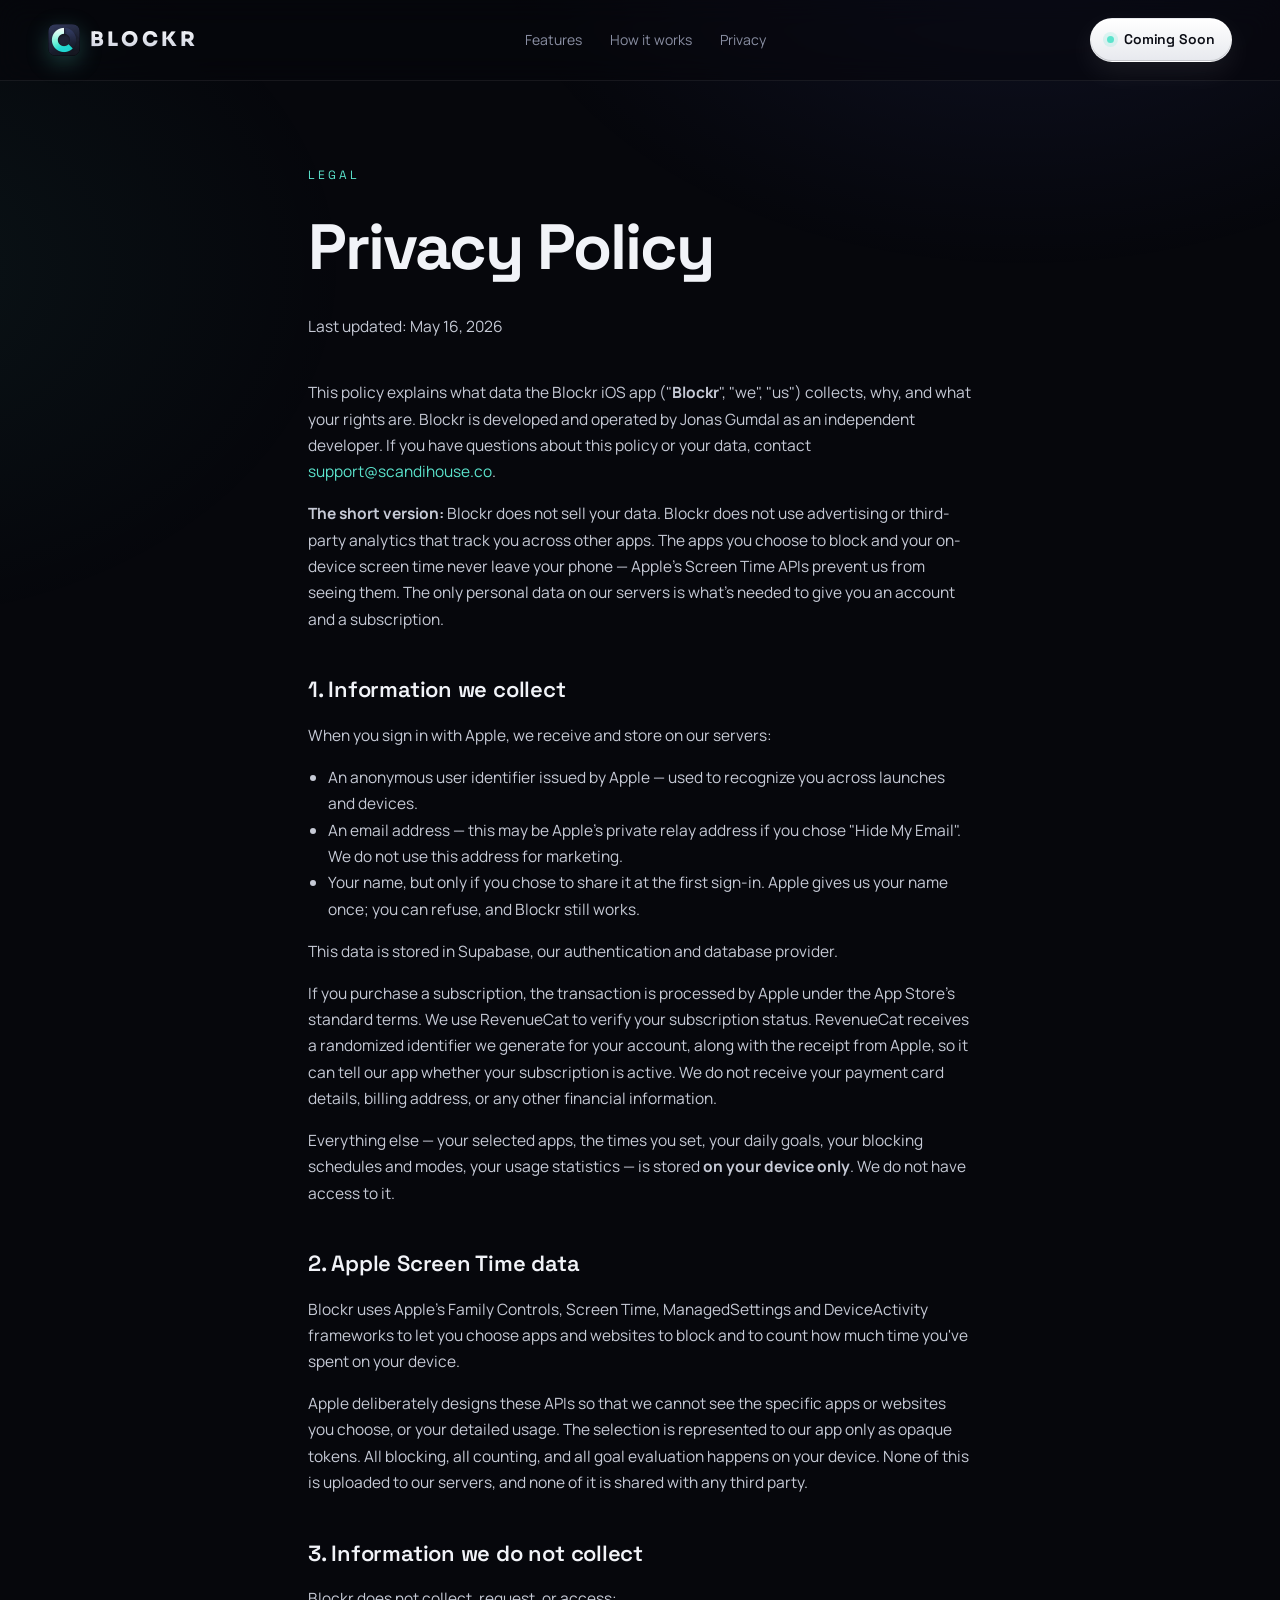
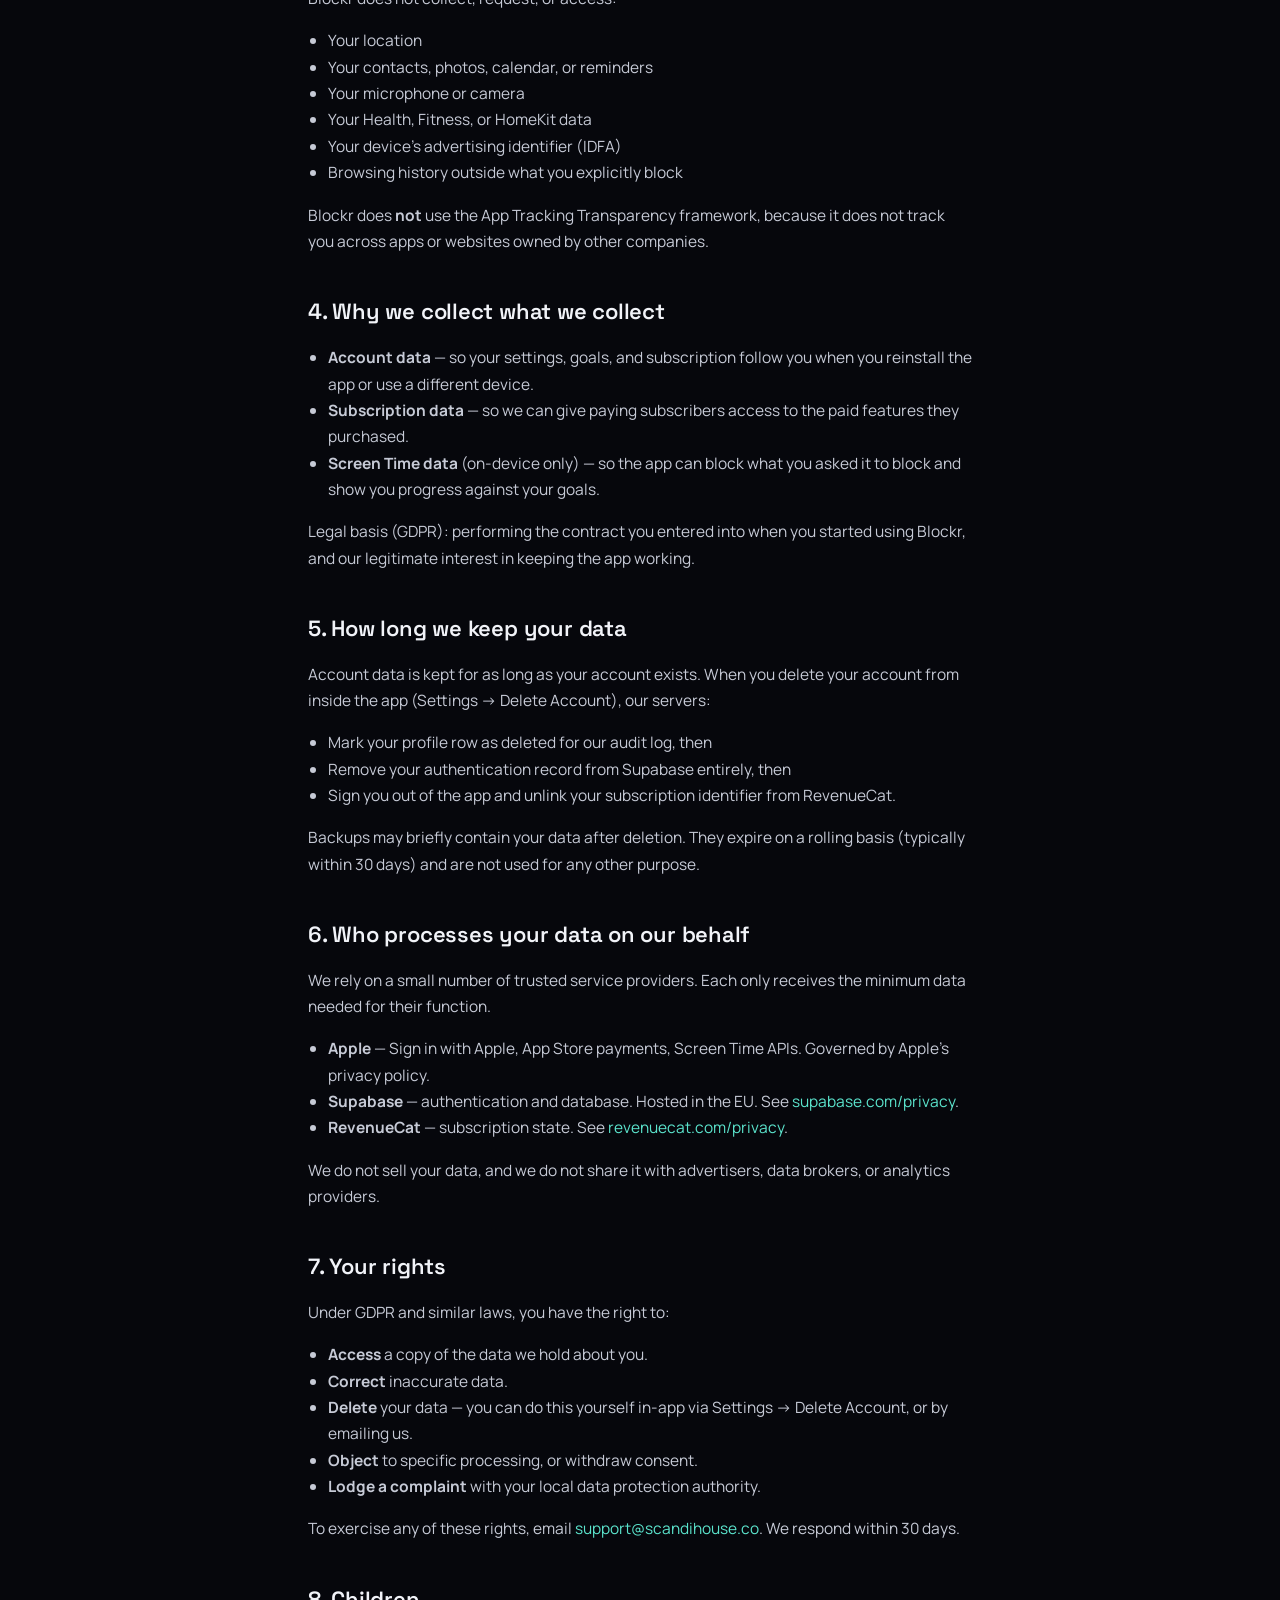
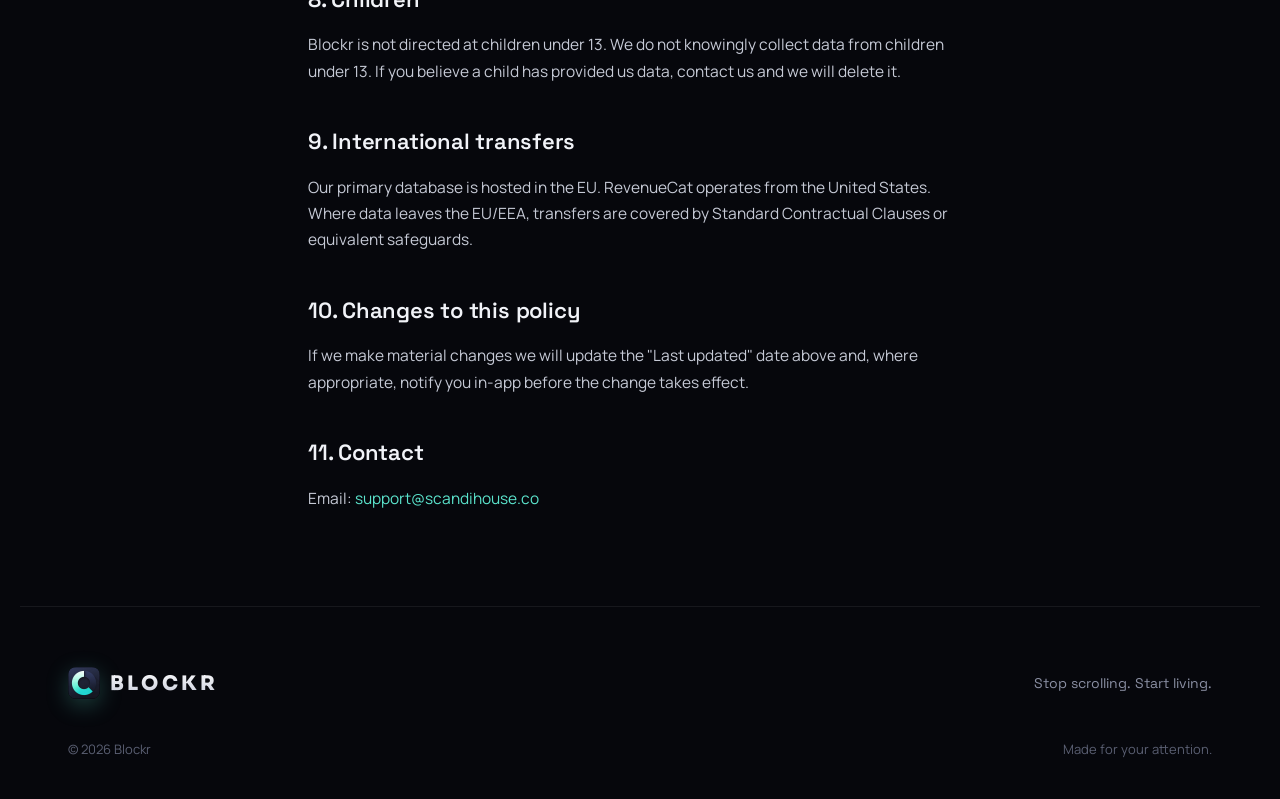
==== privacy.html @ 314a4d90 "Initial commit: Blockr marketing site Static HTML/CSS/JS marketing site and legal documents for the " ====
<!doctype html>
<html lang="en">
<head>
<meta charset="utf-8" />
<meta name="viewport" content="width=device-width, initial-scale=1" />
<title>Privacy Policy — Blockr</title>
<meta name="description" content="How Blockr collects, uses and protects your data. The short version: we keep almost nothing." />
<link rel="preconnect" href="https://fonts.googleapis.com">
<link rel="preconnect" href="https://fonts.gstatic.com" crossorigin>
<link href="https://fonts.googleapis.com/css2?family=Space+Grotesk:wght@400;500;600;700&family=Manrope:wght@400;500;600;700&family=Sora:wght@500;600;700;800&display=swap" rel="stylesheet">
<link rel="stylesheet" href="styles.css" />
</head>
<body>
  <header class="nav">
    <a class="brand" href="index.html">
      <img src="assets/logo.png" alt="" class="brand__mark" />
      <span class="brand__name">Blockr</span>
    </a>
    <nav class="nav__links" aria-label="Primary">
      <a href="index.html#features">Features</a>
      <a href="index.html#how">How it works</a>
      <a href="index.html#privacy">Privacy</a>
    </nav>
    <a href="index.html#waitlist" class="btn btn--primary nav__cta">
      <span class="dot"></span>
      Coming Soon
    </a>
  </header>

  <main class="policy">
    <span class="eyebrow">LEGAL</span>
    <h1>Privacy Policy</h1>
    <p class="policy__date">Last updated: May 16, 2026</p>

    <p>This policy explains what data the Blockr iOS app ("<strong>Blockr</strong>", "we", "us") collects, why, and what your rights are. Blockr is developed and operated by Jonas Gumdal as an independent developer. If you have questions about this policy or your data, contact <a href="mailto:support@scandihouse.co">support@scandihouse.co</a>.</p>

    <p><strong>The short version:</strong> Blockr does not sell your data. Blockr does not use advertising or third-party analytics that track you across other apps. The apps you choose to block and your on-device screen time never leave your phone — Apple's Screen Time APIs prevent us from seeing them. The only personal data on our servers is what's needed to give you an account and a subscription.</p>

    <h2>1. Information we collect</h2>
    <p>When you sign in with Apple, we receive and store on our servers:</p>
    <ul>
      <li>An anonymous user identifier issued by Apple — used to recognize you across launches and devices.</li>
      <li>An email address — this may be Apple's private relay address if you chose "Hide My Email". We do not use this address for marketing.</li>
      <li>Your name, but only if you chose to share it at the first sign-in. Apple gives us your name once; you can refuse, and Blockr still works.</li>
    </ul>
    <p>This data is stored in Supabase, our authentication and database provider.</p>

    <p>If you purchase a subscription, the transaction is processed by Apple under the App Store's standard terms. We use RevenueCat to verify your subscription status. RevenueCat receives a randomized identifier we generate for your account, along with the receipt from Apple, so it can tell our app whether your subscription is active. We do not receive your payment card details, billing address, or any other financial information.</p>

    <p>Everything else — your selected apps, the times you set, your daily goals, your blocking schedules and modes, your usage statistics — is stored <strong>on your device only</strong>. We do not have access to it.</p>

    <h2>2. Apple Screen Time data</h2>
    <p>Blockr uses Apple's Family Controls, Screen Time, ManagedSettings and DeviceActivity frameworks to let you choose apps and websites to block and to count how much time you've spent on your device.</p>
    <p>Apple deliberately designs these APIs so that we cannot see the specific apps or websites you choose, or your detailed usage. The selection is represented to our app only as opaque tokens. All blocking, all counting, and all goal evaluation happens on your device. None of this is uploaded to our servers, and none of it is shared with any third party.</p>

    <h2>3. Information we do not collect</h2>
    <p>Blockr does not collect, request, or access:</p>
    <ul>
      <li>Your location</li>
      <li>Your contacts, photos, calendar, or reminders</li>
      <li>Your microphone or camera</li>
      <li>Your Health, Fitness, or HomeKit data</li>
      <li>Your device's advertising identifier (IDFA)</li>
      <li>Browsing history outside what you explicitly block</li>
    </ul>
    <p>Blockr does <strong>not</strong> use the App Tracking Transparency framework, because it does not track you across apps or websites owned by other companies.</p>

    <h2>4. Why we collect what we collect</h2>
    <ul>
      <li><strong>Account data</strong> — so your settings, goals, and subscription follow you when you reinstall the app or use a different device.</li>
      <li><strong>Subscription data</strong> — so we can give paying subscribers access to the paid features they purchased.</li>
      <li><strong>Screen Time data</strong> (on-device only) — so the app can block what you asked it to block and show you progress against your goals.</li>
    </ul>
    <p>Legal basis (GDPR): performing the contract you entered into when you started using Blockr, and our legitimate interest in keeping the app working.</p>

    <h2>5. How long we keep your data</h2>
    <p>Account data is kept for as long as your account exists. When you delete your account from inside the app (Settings → Delete Account), our servers:</p>
    <ul>
      <li>Mark your profile row as deleted for our audit log, then</li>
      <li>Remove your authentication record from Supabase entirely, then</li>
      <li>Sign you out of the app and unlink your subscription identifier from RevenueCat.</li>
    </ul>
    <p>Backups may briefly contain your data after deletion. They expire on a rolling basis (typically within 30 days) and are not used for any other purpose.</p>

    <h2>6. Who processes your data on our behalf</h2>
    <p>We rely on a small number of trusted service providers. Each only receives the minimum data needed for their function.</p>
    <ul>
      <li><strong>Apple</strong> — Sign in with Apple, App Store payments, Screen Time APIs. Governed by Apple's privacy policy.</li>
      <li><strong>Supabase</strong> — authentication and database. Hosted in the EU. See <a href="https://supabase.com/privacy">supabase.com/privacy</a>.</li>
      <li><strong>RevenueCat</strong> — subscription state. See <a href="https://www.revenuecat.com/privacy">revenuecat.com/privacy</a>.</li>
    </ul>
    <p>We do not sell your data, and we do not share it with advertisers, data brokers, or analytics providers.</p>

    <h2>7. Your rights</h2>
    <p>Under GDPR and similar laws, you have the right to:</p>
    <ul>
      <li><strong>Access</strong> a copy of the data we hold about you.</li>
      <li><strong>Correct</strong> inaccurate data.</li>
      <li><strong>Delete</strong> your data — you can do this yourself in-app via Settings → Delete Account, or by emailing us.</li>
      <li><strong>Object</strong> to specific processing, or withdraw consent.</li>
      <li><strong>Lodge a complaint</strong> with your local data protection authority.</li>
    </ul>
    <p>To exercise any of these rights, email <a href="mailto:support@scandihouse.co">support@scandihouse.co</a>. We respond within 30 days.</p>

    <h2>8. Children</h2>
    <p>Blockr is not directed at children under 13. We do not knowingly collect data from children under 13. If you believe a child has provided us data, contact us and we will delete it.</p>

    <h2>9. International transfers</h2>
    <p>Our primary database is hosted in the EU. RevenueCat operates from the United States. Where data leaves the EU/EEA, transfers are covered by Standard Contractual Clauses or equivalent safeguards.</p>

    <h2>10. Changes to this policy</h2>
    <p>If we make material changes we will update the "Last updated" date above and, where appropriate, notify you in-app before the change takes effect.</p>

    <h2>11. Contact</h2>
    <p>Email: <a href="mailto:support@scandihouse.co">support@scandihouse.co</a></p>
  </main>

  <footer class="footer">
    <div class="footer__top">
      <a class="brand" href="index.html">
        <img src="assets/logo.png" alt="" class="brand__mark" />
        <span class="brand__name">Blockr</span>
      </a>
      <p class="footer__tag">Stop scrolling. Start living.</p>
    </div>
    <div class="footer__bottom">
      <span>© 2026 Blockr</span>
      <span>Made for your attention.</span>
    </div>
  </footer>
</body>
</html>
---- styles.css ----
/* ============================================================
   BLOCKR — landing
   ============================================================ */
:root {
  --bg-0:   #06070c;
  --bg-1:   #0b0d14;
  --bg-2:   #11141d;
  --bg-3:   #181c28;

  --line:   rgba(255,255,255,.07);
  --line-2: rgba(255,255,255,.12);

  --text:   #f1f3f8;
  --muted:  #8a8fa3;
  --dim:    #5a5f72;

  --mint:   #5BE3CC;
  --mint-2: #3fcfb6;
  --blue:   #6E7BFF;
  --blue-2: #8b96ff;

  /* planet hues */
  --p-creativity: #E27A8E;
  --p-clarity:    #9B7CC7;
  --p-focus:      #4FCCAB;
  --p-energy:     #E6BA4A;
  --p-discipline: #7686E0;
  --p-purpose:    #E89856;

  --maxw: 1240px;
  --rad-card: 22px;
  --rad-phone: 44px;

  --easing: cubic-bezier(.2,.7,.2,1);

  --font-display: "Space Grotesk", "Manrope", system-ui, -apple-system, sans-serif;
  --font-body:    "Manrope", system-ui, -apple-system, sans-serif;
}

* { box-sizing: border-box; }
html, body { padding: 0; margin: 0; }
html { scroll-behavior: smooth; }

body {
  font-family: var(--font-body);
  background: var(--bg-0);
  color: var(--text);
  -webkit-font-smoothing: antialiased;
  text-rendering: optimizeLegibility;
  overflow-x: hidden;
  line-height: 1.55;
}

a { color: inherit; text-decoration: none; }
img { display: block; max-width: 100%; }

/* radial sweep on body */
body::before {
  content: "";
  position: fixed; inset: 0;
  background:
    radial-gradient(900px 600px at 80% -10%, rgba(110,123,255,.10), transparent 60%),
    radial-gradient(800px 600px at -10% 30%, rgba(91,227,204,.06), transparent 60%);
  pointer-events: none;
  z-index: 0;
}

/* ============ NAV ============ */
.nav {
  position: sticky; top: 0; z-index: 50;
  display: flex; align-items: center; justify-content: space-between;
  padding: 18px clamp(20px, 4vw, 48px);
  backdrop-filter: blur(14px);
  background: rgba(6,7,12,.55);
  border-bottom: 1px solid var(--line);
}
.brand {
  display: inline-flex; align-items: center; gap: 10px;
  font-family: var(--font-display);
  font-weight: 700;
}
.brand__mark {
  width: 32px; height: 32px;
  border-radius: 8px;
  box-shadow: 0 6px 22px rgba(91,227,204,.25);
}
.brand__name {
  font-family: "Sora", var(--font-display);
  font-size: 20px;
  font-weight: 800;
  letter-spacing: .16em;
  text-transform: uppercase;
  background: linear-gradient(180deg, #ffffff 0%, #c4c8d8 100%);
  -webkit-background-clip: text;
  background-clip: text;
  color: transparent;
  padding-right: .12em;
}
.nav__links {
  display: flex; gap: 28px;
  font-size: 14px; color: var(--muted);
}
.nav__links a {
  position: relative; transition: color .2s var(--easing);
}
.nav__links a:hover { color: var(--text); }
.nav__cta {}

@media (max-width: 740px) {
  .nav__links { display: none; }
}

/* ============ BUTTONS ============ */
.btn {
  display: inline-flex; align-items: center; gap: 10px;
  padding: 10px 16px;
  border-radius: 999px;
  font-family: var(--font-display);
  font-weight: 600;
  font-size: 14px;
  letter-spacing: -.005em;
  cursor: pointer;
  border: 1px solid transparent;
  transition: transform .25s var(--easing), background .25s var(--easing), box-shadow .25s var(--easing);
  user-select: none;
  white-space: nowrap;
}
.btn--lg { padding: 14px 22px; font-size: 15px; }
.btn--primary {
  background: linear-gradient(180deg, #fff, #e7e9ee);
  color: #0a0c14;
  box-shadow:
    inset 0 -1px 0 rgba(0,0,0,.15),
    0 10px 28px rgba(255,255,255,.08),
    0 1px 0 rgba(255,255,255,.4) inset;
}
.btn--primary:hover { transform: translateY(-1px); box-shadow: inset 0 -1px 0 rgba(0,0,0,.15), 0 14px 36px rgba(255,255,255,.14); }
.btn--ghost {
  background: rgba(255,255,255,.04);
  color: var(--text);
  border-color: var(--line-2);
}
.btn--ghost:hover { background: rgba(255,255,255,.07); }

.dot {
  width: 7px; height: 7px; border-radius: 50%;
  background: var(--mint);
  box-shadow: 0 0 0 4px rgba(91,227,204,.18);
  display: inline-block;
}
.dot--green   { background: var(--mint); box-shadow: 0 0 0 4px rgba(91,227,204,.18); }
.dot--pink    { background: var(--p-creativity); box-shadow: none; }
.dot--purple  { background: var(--p-clarity); box-shadow: none; }
.dot--teal    { background: var(--p-focus); box-shadow: none; }
.dot--yellow  { background: var(--p-energy); box-shadow: none; }
.dot--blue    { background: var(--p-discipline); box-shadow: none; }
.dot--orange  { background: var(--p-purpose); box-shadow: none; }
.dot--red     { background: #ec5566; box-shadow: none; }

/* ============ HERO ============ */
.hero {
  position: relative;
  padding: 80px clamp(20px, 4vw, 48px) 60px;
  overflow: hidden;
  min-height: 92vh;
  display: grid;
  grid-template-columns: 1.05fr .95fr;
  gap: 48px;
  align-items: center;
  max-width: var(--maxw);
  margin: 0 auto;
}
@media (max-width: 960px) {
  .hero { grid-template-columns: 1fr; padding-top: 40px; }
}

.hero__content { position: relative; z-index: 3; }
.hero__tag {
  display: inline-flex; align-items: center; gap: 10px;
  padding: 8px 14px;
  border: 1px solid var(--line-2);
  border-radius: 999px;
  font-size: 12.5px; letter-spacing: .04em;
  color: var(--muted);
  background: rgba(255,255,255,.02);
  margin-bottom: 28px;
}
.hero__title {
  font-family: var(--font-display);
  font-weight: 700;
  font-size: clamp(56px, 9.5vw, 124px);
  line-height: .92;
  letter-spacing: -.04em;
  margin: 0 0 24px;
}
.hero__title .line { display: block; }
.hero__title .accent {
  background: linear-gradient(180deg, #ffffff 0%, #c5cad8 40%, #6a728a 100%);
  -webkit-background-clip: text;
  background-clip: text;
  color: transparent;
  position: relative;
}
.hero__title .accent::after {
  content: "";
  position: absolute;
  left: 0; right: 12%; bottom: 6%;
  height: 6px;
  background: var(--mint);
  border-radius: 999px;
  transform: scaleX(0);
  transform-origin: left;
  animation: underline 1.4s var(--easing) .8s forwards;
  box-shadow: 0 0 22px rgba(91,227,204,.6);
}
@keyframes underline { to { transform: scaleX(1); } }

.hero__sub {
  font-size: clamp(15px, 1.4vw, 18px);
  color: var(--muted);
  max-width: 520px;
  margin: 0 0 32px;
}
.hero__actions {
  display: flex; flex-wrap: wrap; gap: 12px;
  margin-bottom: 40px;
}
.hero__meta {
  display: flex; align-items: center; gap: 18px;
  color: var(--muted);
  font-size: 13.5px;
}
.hero__meta strong { color: var(--text); font-weight: 600; font-family: var(--font-display); margin-right: 4px; }
.hero__meta .divider {
  width: 1px; height: 18px; background: var(--line-2);
}

/* hero phone */
.hero__phone-wrap {
  position: relative;
  height: 100%;
  min-height: 620px;
  display: flex; align-items: center; justify-content: center;
  z-index: 2;
}
.hero__phone {
  position: relative;
  width: min(360px, 80%);
  filter: drop-shadow(0 60px 100px rgba(0,0,0,.55));
  animation: float 8s ease-in-out infinite;
}
.hero__phone-glow {
  position: absolute; inset: 8% 8% 8% 8%;
  background: radial-gradient(closest-side, rgba(110,123,255,.28), transparent 70%);
  filter: blur(40px);
  z-index: -1;
}
@keyframes float {
  0%,100% { transform: translateY(0); }
  50%     { transform: translateY(-14px); }
}

/* ============ PHONE COMPONENT ============ */
.phone {
  position: relative;
  width: 100%;
  aspect-ratio: 1179 / 2556;
  border-radius: var(--rad-phone);
  background: #000;
  padding: 6px;
  box-shadow:
    0 0 0 1px rgba(255,255,255,.06),
    0 0 0 2px rgba(0,0,0,.8),
    inset 0 0 0 1px rgba(255,255,255,.05),
    0 60px 120px -30px rgba(0,0,0,.7),
    0 30px 60px -20px rgba(0,0,0,.5);
  transform-style: preserve-3d;
  transition: transform .6s var(--easing);
}
.phone::before {
  /* outer bezel highlight */
  content: "";
  position: absolute; inset: 0;
  border-radius: inherit;
  background:
    linear-gradient(135deg, rgba(255,255,255,.18), transparent 22%),
    linear-gradient(315deg, rgba(255,255,255,.10), transparent 25%);
  pointer-events: none;
  mix-blend-mode: screen;
}
.phone__notch {
  position: absolute;
  top: 14px; left: 50%;
  transform: translateX(-50%);
  width: 32%;
  height: 26px;
  background: #000;
  border-radius: 999px;
  z-index: 5;
  box-shadow: inset 0 0 0 1px rgba(255,255,255,.05);
}
.phone__notch::after {
  content: "";
  position: absolute; right: 14px; top: 50%;
  transform: translateY(-50%);
  width: 7px; height: 7px; border-radius: 50%;
  background: #0e0e10;
  box-shadow: inset 0 0 0 1px rgba(91,227,204,.25);
}
.phone__screen {
  width: 100%; height: 100%;
  object-fit: cover;
  border-radius: calc(var(--rad-phone) - 6px);
  display: block;
}

/* tilts */
.tilt-left  { transform: perspective(2200px) rotateY(14deg)  rotateX(6deg)  rotateZ(-2deg); }
.tilt-right { transform: perspective(2200px) rotateY(-14deg) rotateX(6deg)  rotateZ(2deg); }
.tilt-cluster-1 { transform: perspective(2200px) rotateY(-18deg) rotateX(8deg)  rotateZ(-4deg); }
.tilt-cluster-2 { transform: perspective(2200px) rotateY(0)      rotateX(-3deg) rotateZ(0); }
.tilt-cluster-3 { transform: perspective(2200px) rotateY(18deg)  rotateX(8deg)  rotateZ(4deg); }
.lift:hover     { transform: perspective(2200px) rotateY(0) rotateX(0) rotateZ(0) scale(1.02); }

/* ============ STARFIELD ============ */
.stars {
  position: absolute; inset: 0;
  background-image:
    radial-gradient(1px 1px at 12% 22%, #fff 50%, transparent 100%),
    radial-gradient(1px 1px at 28% 65%, #fff 50%, transparent 100%),
    radial-gradient(1px 1px at 45% 14%, #fff 50%, transparent 100%),
    radial-gradient(1.5px 1.5px at 62% 78%, #fff 50%, transparent 100%),
    radial-gradient(1px 1px at 78% 32%, #fff 50%, transparent 100%),
    radial-gradient(1px 1px at 88% 60%, #fff 50%, transparent 100%),
    radial-gradient(1px 1px at 35% 88%, #fff 50%, transparent 100%),
    radial-gradient(1.5px 1.5px at 8% 78%, #fff 50%, transparent 100%),
    radial-gradient(1px 1px at 52% 48%, #fff 50%, transparent 100%),
    radial-gradient(1px 1px at 95% 12%, #fff 50%, transparent 100%);
  opacity: .35;
  animation: twinkle 5s ease-in-out infinite;
  pointer-events: none;
}
@keyframes twinkle {
  0%,100% { opacity: .3; }
  50% { opacity: .55; }
}

/* ============ ORBIT SYSTEM (decorative) ============ */
.orbit-system {
  position: absolute;
  top: 50%; left: 28%;
  transform: translate(-50%, -50%);
  width: 720px; height: 720px;
  pointer-events: none;
  z-index: 1;
  opacity: .55;
}
.orbit {
  position: absolute;
  top: 50%; left: 50%;
  border: 1px dashed rgba(255,255,255,.06);
  border-radius: 50%;
  transform-origin: center;
  transform: translate(-50%, -50%);
}
.orbit--1 { width: 220px; height: 220px; animation: spin 22s linear infinite; }
.orbit--2 { width: 340px; height: 340px; animation: spin 32s linear infinite reverse; }
.orbit--3 { width: 460px; height: 460px; animation: spin 42s linear infinite; }
.orbit--4 { width: 580px; height: 580px; animation: spin 52s linear infinite reverse; }
.orbit--5 { width: 700px; height: 700px; animation: spin 62s linear infinite; }
@keyframes spin {
  to { transform: translate(-50%, -50%) rotate(360deg); }
}
.planet {
  position: absolute;
  top: -10px; left: 50%;
  transform: translateX(-50%);
  width: 20px; height: 20px;
  border-radius: 50%;
  display: inline-block;
  box-shadow: 0 0 22px currentColor;
}
.planet--creativity { background: var(--p-creativity); color: rgba(226,122,142,.5); }
.planet--clarity    { background: var(--p-clarity);    color: rgba(155,124,199,.5); width: 24px; height: 24px; }
.planet--focus      { background: var(--p-focus);      color: rgba(79,204,171,.5);  width: 16px; height: 16px; }
.planet--energy     { background: var(--p-energy);     color: rgba(230,186,74,.5);  width: 22px; height: 22px; }
.planet--discipline { background: var(--p-discipline); color: rgba(118,134,224,.5); width: 26px; height: 26px; }
.planet--purpose    { background: var(--p-purpose);    color: rgba(232,152,86,.5);  width: 18px; height: 18px; }

.sun {
  position: absolute;
  top: 50%; left: 50%;
  transform: translate(-50%, -50%);
  width: 120px; height: 120px;
  border-radius: 50%;
  background: radial-gradient(circle at 35% 35%, #ffe27a, #f5b938 65%, #d99617 100%);
  box-shadow:
    0 0 60px rgba(245,185,56,.45),
    0 0 120px rgba(245,185,56,.25),
    inset 0 -10px 30px rgba(0,0,0,.2);
  animation: pulse 4s ease-in-out infinite;
}
.sun__halo {
  position: absolute; inset: -30px;
  border-radius: 50%;
  background: radial-gradient(closest-side, rgba(245,185,56,.35), transparent 70%);
  z-index: -1;
  filter: blur(10px);
}
@keyframes pulse {
  0%,100% { box-shadow: 0 0 60px rgba(245,185,56,.45), 0 0 120px rgba(245,185,56,.25), inset 0 -10px 30px rgba(0,0,0,.2); }
  50%     { box-shadow: 0 0 80px rgba(245,185,56,.6),  0 0 160px rgba(245,185,56,.35), inset 0 -10px 30px rgba(0,0,0,.2); }
}

@media (max-width: 960px) {
  .orbit-system { left: 50%; top: 30%; width: 520px; height: 520px; opacity: .35; }
  .hero__phone-wrap { min-height: 540px; }
}

/* ============ SCROLL CUE ============ */
.scroll-cue {
  position: absolute;
  left: clamp(20px, 4vw, 48px);
  bottom: 24px;
  display: flex; align-items: center; gap: 12px;
  color: var(--dim);
  font-size: 11px;
  letter-spacing: .25em;
  text-transform: uppercase;
  z-index: 4;
}
.scroll-cue__line {
  position: relative;
  width: 60px; height: 1px;
  background: linear-gradient(90deg, var(--dim), transparent);
  overflow: hidden;
}
.scroll-cue__line::after {
  content: "";
  position: absolute; left: 0; top: 0; bottom: 0; width: 20px;
  background: var(--mint);
  animation: cue 2s ease-in-out infinite;
}
@keyframes cue {
  0%   { transform: translateX(-30px); opacity: 0; }
  40%  { opacity: 1; }
  100% { transform: translateX(70px); opacity: 0; }
}

/* ============ MARQUEE ============ */
.marquee {
  position: relative; z-index: 4;
  border-top: 1px solid var(--line);
  border-bottom: 1px solid var(--line);
  overflow: hidden;
  padding: 22px 0;
  background: rgba(255,255,255,.012);
}
.marquee__track {
  display: flex; align-items: center; gap: 40px;
  white-space: nowrap;
  font-family: var(--font-display);
  font-weight: 600;
  letter-spacing: .12em;
  font-size: 13px;
  color: var(--muted);
  animation: scroll 28s linear infinite;
  width: max-content;
}
.marquee__track .dot { width: 6px; height: 6px; box-shadow: none; }
@keyframes scroll {
  to { transform: translateX(-50%); }
}

/* ============ SECTION HEADS ============ */
.section-head {
  max-width: 720px;
  margin-bottom: 56px;
}
.section-head--center { margin-left: auto; margin-right: auto; text-align: center; }
.eyebrow {
  display: inline-block;
  font-family: var(--font-display);
  font-size: 12px;
  letter-spacing: .25em;
  color: var(--mint);
  margin-bottom: 14px;
}
.section-head h2 {
  font-family: var(--font-display);
  font-weight: 600;
  font-size: clamp(30px, 4.5vw, 52px);
  line-height: 1.05;
  letter-spacing: -.025em;
  margin: 0;
  text-wrap: balance;
}

/* ============ FEATURES ============ */
.features {
  position: relative; z-index: 4;
  max-width: var(--maxw);
  margin: 0 auto;
  padding: 110px clamp(20px, 4vw, 48px) 60px;
}
.feature {
  display: grid;
  grid-template-columns: 1fr 1fr;
  gap: 64px;
  align-items: center;
  padding: 80px 0;
  position: relative;
}
.feature + .feature { border-top: 1px solid var(--line); }
.feature--reverse { direction: rtl; }
.feature--reverse > * { direction: ltr; }

.feature__no {
  font-family: var(--font-display);
  font-weight: 500;
  color: var(--mint);
  font-size: 13px;
  letter-spacing: .25em;
  display: inline-block;
  margin-bottom: 18px;
}
.feature__copy h3 {
  font-family: var(--font-display);
  font-weight: 600;
  font-size: clamp(28px, 3.6vw, 42px);
  letter-spacing: -.025em;
  line-height: 1.08;
  margin: 0 0 16px;
  text-wrap: balance;
}
.feature__copy p {
  color: var(--muted);
  font-size: 16px;
  max-width: 480px;
  margin: 0 0 22px;
}
.feature__bullets {
  list-style: none; padding: 0; margin: 0;
  display: flex; flex-direction: column; gap: 12px;
}
.feature__bullets li {
  display: flex; align-items: center; gap: 12px;
  color: var(--text);
  font-size: 14.5px;
}
.feature__bullets .dot { flex-shrink: 0; }
.feature__chips {
  display: flex; flex-wrap: wrap; gap: 8px;
  margin-top: 6px;
}
.chip {
  padding: 6px 12px;
  border: 1px solid var(--line-2);
  border-radius: 999px;
  font-size: 12.5px;
  color: var(--muted);
  background: rgba(255,255,255,.02);
  font-family: var(--font-display);
  font-weight: 500;
}

.feature__visual {
  display: flex; align-items: center; justify-content: center;
  min-height: 580px;
  position: relative;
}
.feature__visual .phone {
  width: min(320px, 90%);
  filter: drop-shadow(0 50px 80px rgba(0,0,0,.55));
}
.feature__visual::before {
  content: "";
  position: absolute;
  inset: 10% 5%;
  background: radial-gradient(closest-side, rgba(110,123,255,.18), transparent 75%);
  filter: blur(40px);
  z-index: -1;
}
.feature--solar .feature__visual::before {
  background: radial-gradient(closest-side, rgba(245,185,56,.22), transparent 70%);
}

/* cluster */
.feature__cluster {
  position: relative;
  min-height: 640px;
  display: flex; align-items: center; justify-content: center;
}
.feature__cluster .phone {
  position: absolute;
  width: 220px;
  filter: drop-shadow(0 40px 70px rgba(0,0,0,.6));
  transition: transform .5s var(--easing), z-index 0s .25s;
}
.feature__cluster .phone:nth-child(1) { left: 6%;  top: 4%;  z-index: 1; }
.feature__cluster .phone:nth-child(2) { left: 50%; top: 50%; transform: translate(-50%, -50%) perspective(2200px) rotateY(0) rotateX(-3deg); width: 240px; z-index: 3; }
.feature__cluster .phone:nth-child(3) { right: 6%; bottom: 4%; z-index: 2; }
.feature__cluster .phone:hover { transform: perspective(2200px) rotateY(0) rotateX(0) scale(1.05); z-index: 5; transition: transform .5s var(--easing); }
.feature__cluster .phone:nth-child(2):hover { transform: translate(-50%, -50%) scale(1.05); }

@media (max-width: 900px) {
  .feature { grid-template-columns: 1fr; gap: 40px; padding: 60px 0; }
  .feature--reverse { direction: ltr; }
  .feature__visual { min-height: 520px; }
  .feature__cluster { min-height: 520px; }
  .feature__cluster .phone { width: 180px; }
  .feature__cluster .phone:nth-child(2) { width: 200px; }
}

/* ============ HOW ============ */
.how {
  position: relative; z-index: 4;
  max-width: var(--maxw);
  margin: 0 auto;
  padding: 80px clamp(20px, 4vw, 48px) 80px;
}
.steps {
  list-style: none; padding: 0; margin: 0;
  display: grid; grid-template-columns: repeat(3, 1fr); gap: 24px;
  counter-reset: step;
}
.steps li {
  position: relative;
  padding: 32px 28px;
  border: 1px solid var(--line);
  background: linear-gradient(180deg, rgba(255,255,255,.025), rgba(255,255,255,.005));
  border-radius: var(--rad-card);
  transition: border-color .25s var(--easing), transform .25s var(--easing);
}
.steps li:hover { border-color: var(--line-2); transform: translateY(-3px); }
.steps__num {
  font-family: var(--font-display);
  font-weight: 600;
  display: inline-flex;
  width: 40px; height: 40px;
  align-items: center; justify-content: center;
  border-radius: 50%;
  background: rgba(91,227,204,.10);
  color: var(--mint);
  border: 1px solid rgba(91,227,204,.25);
  margin-bottom: 22px;
  font-size: 15px;
}
.steps h4 {
  font-family: var(--font-display);
  font-weight: 600;
  font-size: 20px;
  margin: 0 0 8px;
  letter-spacing: -.01em;
}
.steps p { color: var(--muted); margin: 0; font-size: 14.5px; }
@media (max-width: 800px) { .steps { grid-template-columns: 1fr; } }

/* ============ CTA / WAITLIST ============ */
.cta {
  position: relative; z-index: 4;
  padding: 100px clamp(20px, 4vw, 48px);
  max-width: var(--maxw);
  margin: 0 auto;
}
.cta__inner {
  position: relative;
  padding: 80px clamp(28px, 5vw, 80px);
  border-radius: 32px;
  background:
    radial-gradient(800px 400px at 50% -10%, rgba(110,123,255,.18), transparent 60%),
    radial-gradient(600px 400px at 50% 110%, rgba(91,227,204,.10), transparent 60%),
    linear-gradient(180deg, var(--bg-2), var(--bg-1));
  border: 1px solid var(--line-2);
  text-align: center;
  overflow: hidden;
}
.cta__inner h2 {
  font-family: var(--font-display);
  font-weight: 600;
  font-size: clamp(32px, 4.6vw, 56px);
  letter-spacing: -.025em;
  line-height: 1.05;
  margin: 12px 0 12px;
  text-wrap: balance;
}
.cta__inner p {
  color: var(--muted);
  max-width: 540px; margin: 0 auto 28px;
  font-size: 16px;
}
.cta__form {
  display: flex; gap: 8px;
  max-width: 460px; margin: 0 auto;
  background: rgba(0,0,0,.45);
  border: 1px solid var(--line-2);
  border-radius: 999px;
  padding: 6px;
}
.cta__form input {
  flex: 1; background: transparent; border: 0; outline: 0;
  color: var(--text);
  font-family: var(--font-body);
  padding: 0 16px;
  font-size: 14.5px;
}
.cta__form input::placeholder { color: var(--dim); }
.cta__form.done input { opacity: .5; }
.cta__appstore {
  margin-top: 28px;
  display: flex; justify-content: center;
}
.appstore-mock {
  display: inline-flex; align-items: center; gap: 12px;
  padding: 12px 22px;
  border-radius: 14px;
  background: rgba(255,255,255,.04);
  border: 1px solid var(--line-2);
  color: var(--muted);
  font-family: var(--font-display);
}
.appstore-mock__small { font-size: 11px; letter-spacing: .12em; }
.appstore-mock__big { color: var(--text); font-size: 18px; font-weight: 600; }

/* sprinkled planets in cta — each one drifts on its own irregular path
   so the box feels alive instead of bobbing in unison.
   Each planet is constrained to its own region so they stay apart, and
   the whole layer sits behind the text via z-index. */
.cta__planets {
  position: absolute; inset: 0;
  pointer-events: none;
  z-index: 0;
}
/* Pull the actual content above the planet layer. Without this, the
   absolutely-positioned planets stack above static text by default. */
.cta__inner > *:not(.cta__planets) {
  position: relative;
  z-index: 1;
}
.cta__planets .planet {
  position: absolute;
  width: 14px; height: 14px;
  opacity: .85;
  will-change: transform;
}
.cta__planets .planet--creativity {
  top: 12%; left: 5%; width: 18px; height: 18px;
  animation: cta-drift-1 19s ease-in-out infinite;
  animation-delay: -2s;
}
.cta__planets .planet--clarity {
  top: 78%; left: 7%; width: 22px; height: 22px;
  animation: cta-drift-2 23s ease-in-out infinite;
  animation-delay: -6s;
}
.cta__planets .planet--focus {
  top: 16%; right: 5%; width: 16px; height: 16px;
  animation: cta-drift-3 17s ease-in-out infinite;
  animation-delay: -3s;
}
.cta__planets .planet--energy {
  top: 82%; right: 6%; width: 14px; height: 14px;
  animation: cta-drift-4 21s ease-in-out infinite;
  animation-delay: -10s;
}
.cta__planets .planet--discipline {
  top: 50%; right: 4%; width: 12px; height: 12px;
  animation: cta-drift-5 20s ease-in-out infinite;
  animation-delay: -7s;
}

/* Each planet bobs along its own edge of the box. X motion is kept small
   (under ~30px) so they stay out of the centered text column; Y motion
   does the heavy lifting so the box still feels alive. */
@keyframes cta-drift-1 {
  0%,100% { transform: translate(0, 0); }
  30%     { transform: translate(-10px, 80px); }
  60%     { transform: translate(20px, 160px); }
  80%     { transform: translate(-20px, 100px); }
}
@keyframes cta-drift-2 {
  0%,100% { transform: translate(0, 0); }
  30%     { transform: translate(20px, -100px); }
  60%     { transform: translate(-20px, -180px); }
  80%     { transform: translate(30px, -60px); }
}
@keyframes cta-drift-3 {
  0%,100% { transform: translate(0, 0); }
  30%     { transform: translate(10px, 100px); }
  60%     { transform: translate(-20px, 200px); }
  80%     { transform: translate(20px, 120px); }
}
@keyframes cta-drift-4 {
  0%,100% { transform: translate(0, 0); }
  30%     { transform: translate(-20px, -100px); }
  60%     { transform: translate(20px, -200px); }
  80%     { transform: translate(-10px, -60px); }
}
@keyframes cta-drift-5 {
  0%,100% { transform: translate(0, 0); }
  25%     { transform: translate(10px, -120px); }
  50%     { transform: translate(-15px, -40px); }
  75%     { transform: translate(10px, 100px); }
  90%     { transform: translate(-10px, 60px); }
}

/* ============ PRIVACY ============ */
.privacy {
  position: relative; z-index: 4;
  max-width: var(--maxw);
  margin: 0 auto;
  padding: 80px clamp(20px, 4vw, 48px);
}
.privacy__grid {
  display: grid;
  grid-template-columns: repeat(4, 1fr);
  gap: 20px;
}
@media (max-width: 900px) { .privacy__grid { grid-template-columns: repeat(2, 1fr); } }
@media (max-width: 540px) { .privacy__grid { grid-template-columns: 1fr; } }

.privacy__card {
  padding: 28px;
  border: 1px solid var(--line);
  background: linear-gradient(180deg, rgba(255,255,255,.025), rgba(255,255,255,.005));
  border-radius: var(--rad-card);
  transition: border-color .25s var(--easing);
}
.privacy__card:hover { border-color: rgba(91,227,204,.35); }
.privacy__icon {
  width: 44px; height: 44px;
  display: inline-flex; align-items: center; justify-content: center;
  border-radius: 12px;
  background: rgba(91,227,204,.10);
  color: var(--mint);
  border: 1px solid rgba(91,227,204,.25);
  margin-bottom: 16px;
}
.privacy__card h4 {
  font-family: var(--font-display);
  font-weight: 600;
  font-size: 17px;
  margin: 0 0 8px;
  letter-spacing: -.01em;
}
.privacy__card p {
  color: var(--muted);
  font-size: 14px;
  margin: 0;
}
.privacy__link {
  display: inline-block;
  margin-top: 14px;
  color: var(--mint);
  font-family: var(--font-display);
  font-size: 13.5px;
  font-weight: 600;
}

/* ============ FOOTER ============ */
.footer {
  position: relative; z-index: 4;
  max-width: var(--maxw);
  margin: 0 auto;
  padding: 60px clamp(20px, 4vw, 48px) 40px;
  border-top: 1px solid var(--line);
}
.footer__top {
  display: flex; align-items: center; justify-content: space-between;
  gap: 20px; flex-wrap: wrap;
  margin-bottom: 40px;
}
.footer__tag {
  color: var(--muted);
  font-family: var(--font-display);
  font-size: 14px;
  margin: 0;
}
.footer__cols {
  display: grid; grid-template-columns: repeat(3, 1fr); gap: 32px;
  margin-bottom: 40px;
  padding-bottom: 32px;
  border-bottom: 1px solid var(--line);
}
.footer__cols h5 {
  font-family: var(--font-display);
  font-weight: 600;
  font-size: 13px;
  letter-spacing: .15em;
  text-transform: uppercase;
  color: var(--muted);
  margin: 0 0 14px;
}
.footer__cols a {
  display: block;
  color: var(--text);
  font-size: 14.5px;
  margin-bottom: 8px;
  transition: color .2s var(--easing);
}
.footer__cols a:hover { color: var(--mint); }
.footer__cols .muted { color: var(--muted); font-size: 14px; margin: 0; }
.footer__bottom {
  display: flex; justify-content: space-between;
  color: var(--dim);
  font-size: 13px;
}
@media (max-width: 700px) {
  .footer__cols { grid-template-columns: 1fr; gap: 24px; }
}

/* ============ PRIVACY PAGE ============ */
.policy {
  max-width: 760px;
  margin: 0 auto;
  padding: 80px clamp(20px, 4vw, 48px);
  position: relative;
  z-index: 4;
}
.policy h1 {
  font-family: var(--font-display);
  font-weight: 700;
  font-size: clamp(40px, 6vw, 64px);
  letter-spacing: -.03em;
  margin: 0 0 12px;
}
.policy__date { color: var(--muted); margin-bottom: 40px; font-size: 14px; }
.policy h2 {
  font-family: var(--font-display);
  font-weight: 600;
  font-size: 22px;
  letter-spacing: -.01em;
  margin: 40px 0 12px;
}
.policy p, .policy li { color: #c6cad6; font-size: 15.5px; line-height: 1.7; }
.policy ul { padding-left: 20px; }
.policy a { color: var(--mint); }

/* ============ REVEAL ============ */
.reveal { opacity: 0; transform: translateY(24px); transition: opacity .8s var(--easing), transform .8s var(--easing); }
.reveal.in { opacity: 1; transform: none; }
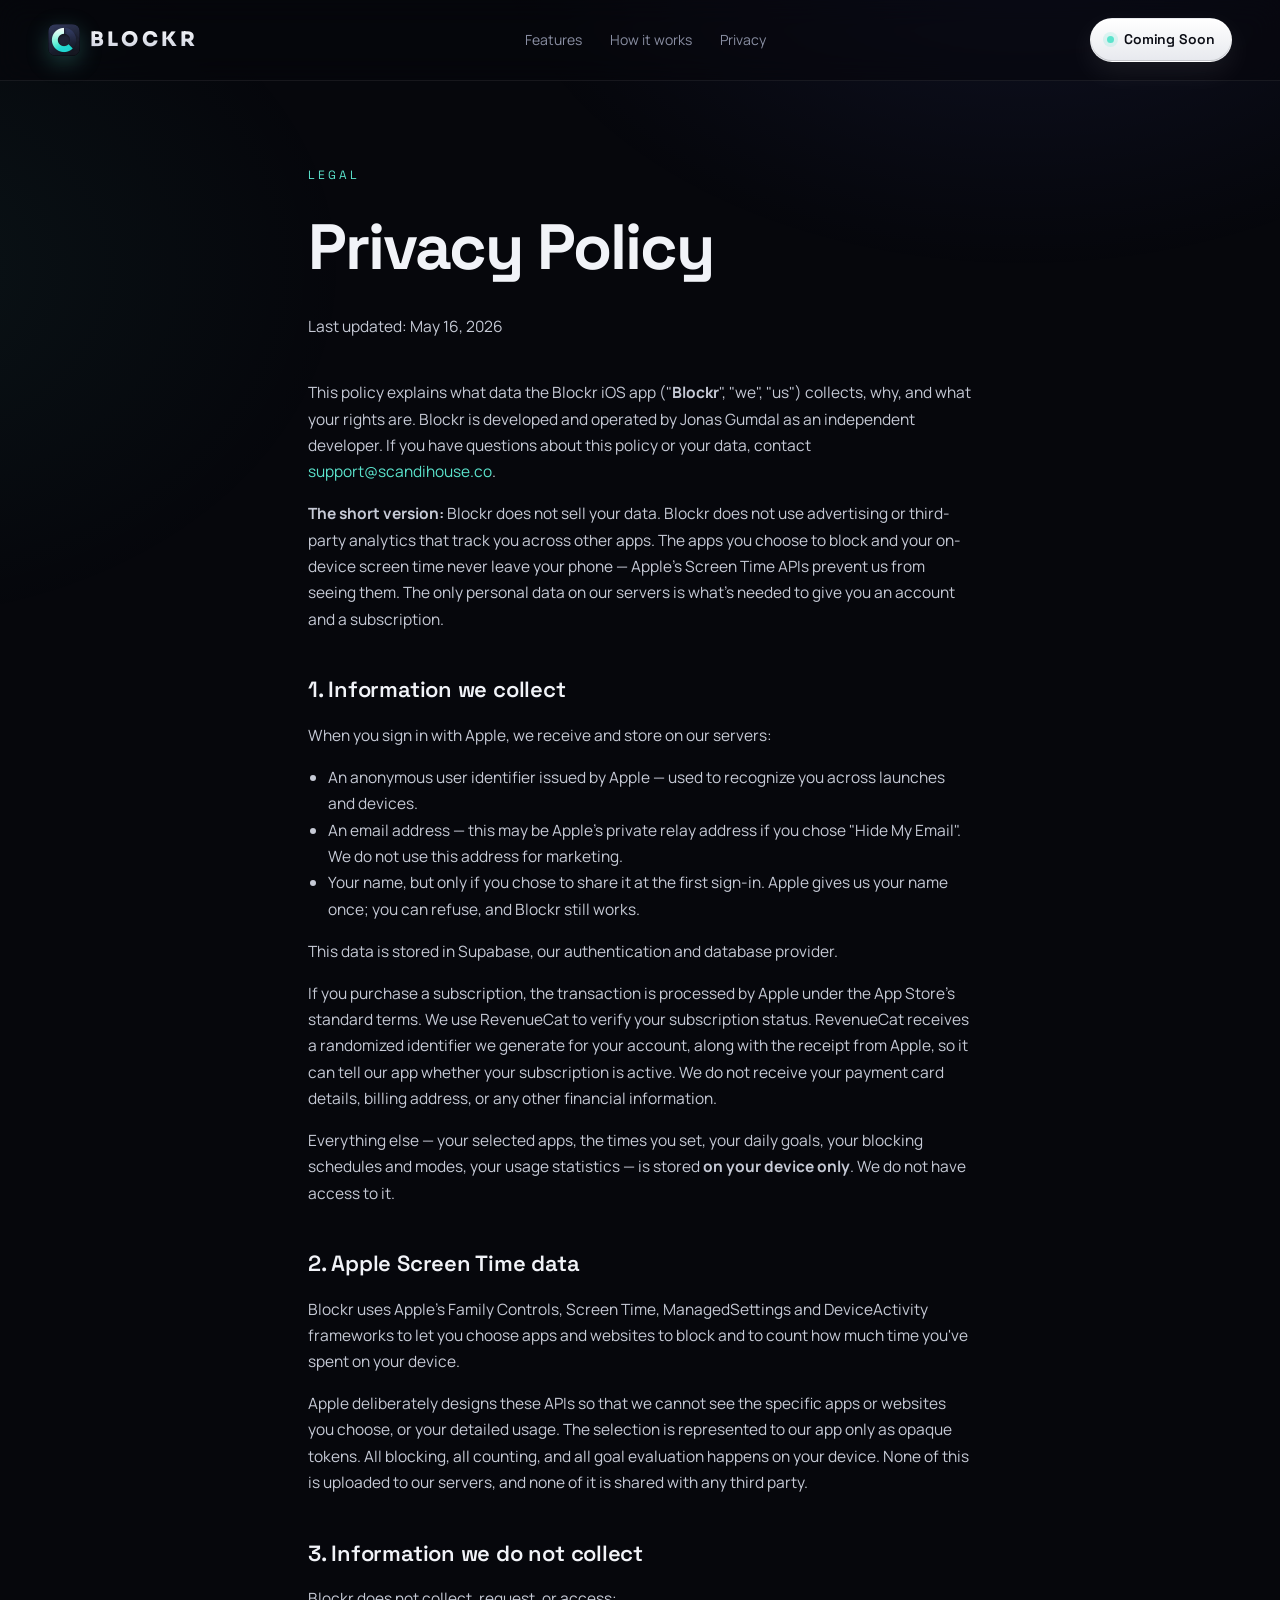
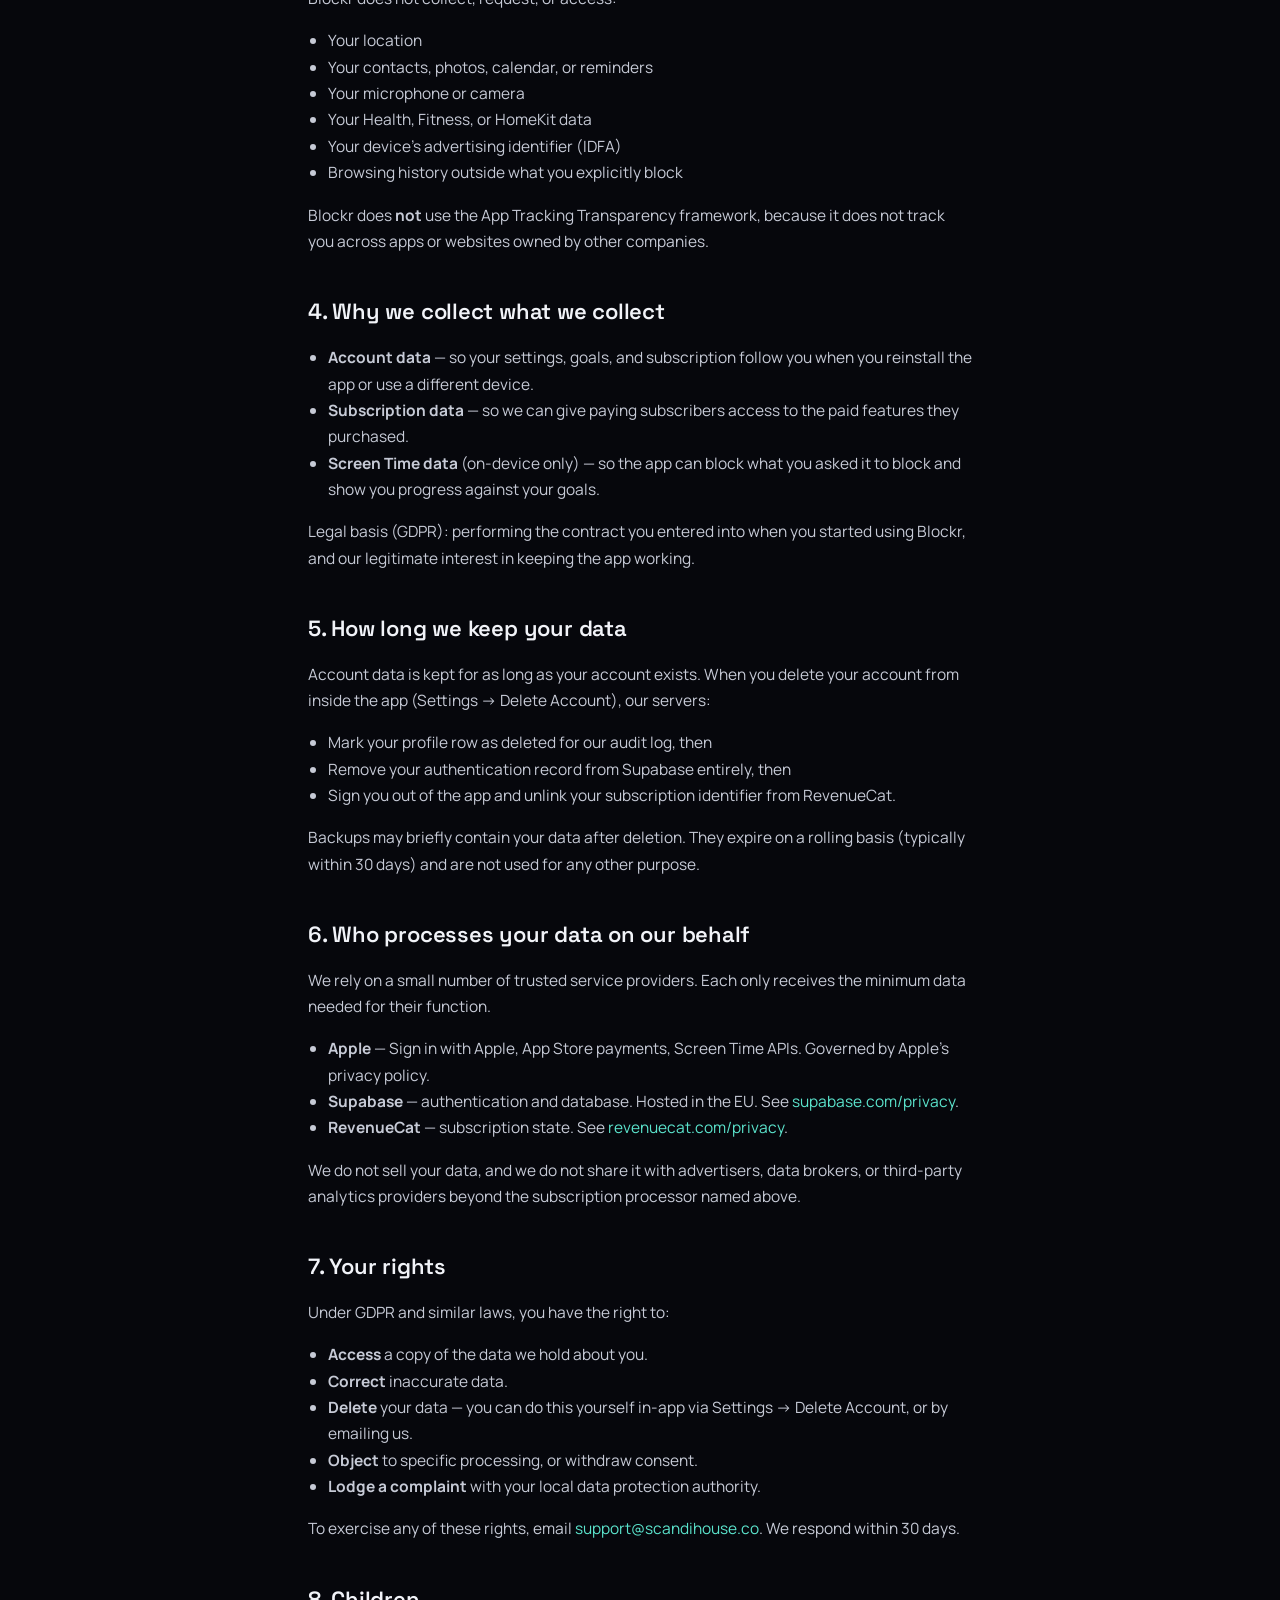
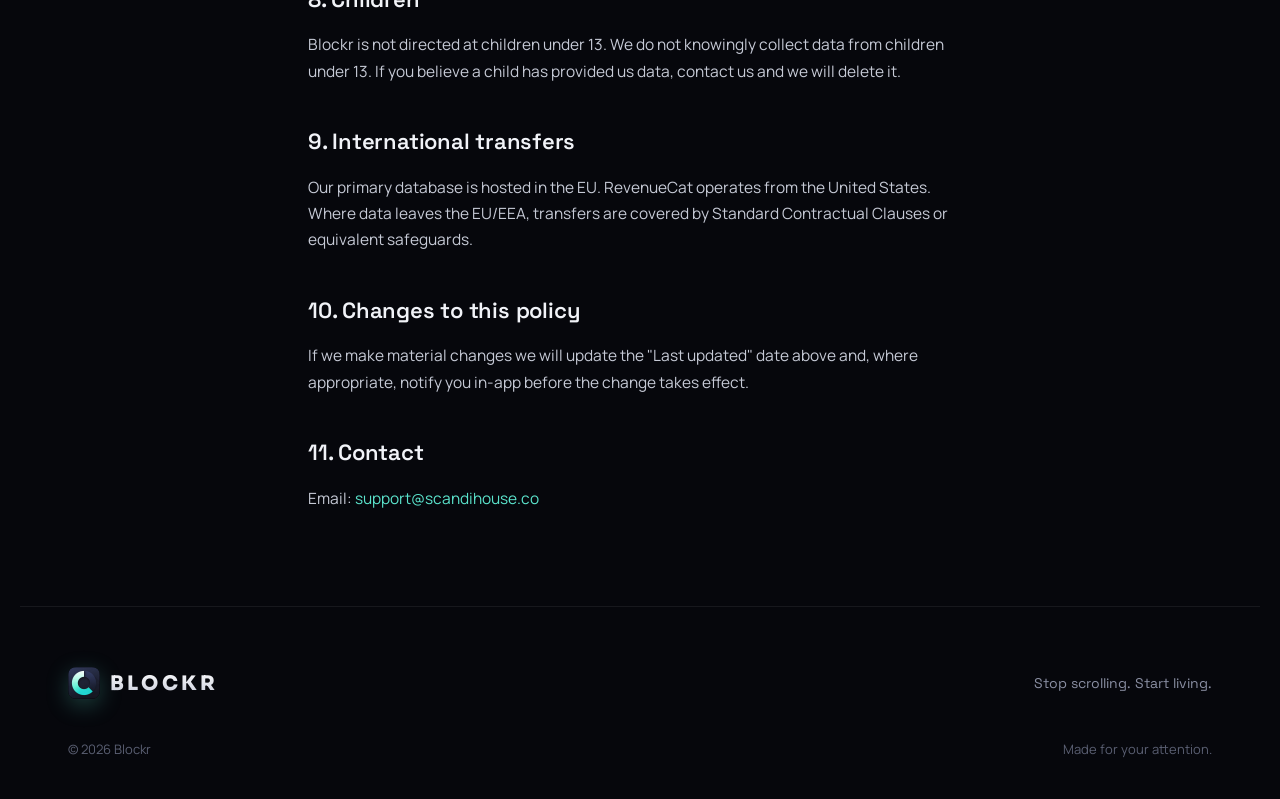
==== commit b5884cdc: "Soften privacy copy to match what RevenueCat actually collects Homepage card had said "Zero analytic" ====
--- a/privacy.html
+++ b/privacy.html
@@ -89,7 +89,7 @@
       <li><strong>Supabase</strong> — authentication and database. Hosted in the EU. See <a href="https://supabase.com/privacy">supabase.com/privacy</a>.</li>
       <li><strong>RevenueCat</strong> — subscription state. See <a href="https://www.revenuecat.com/privacy">revenuecat.com/privacy</a>.</li>
     </ul>
-    <p>We do not sell your data, and we do not share it with advertisers, data brokers, or analytics providers.</p>
+    <p>We do not sell your data, and we do not share it with advertisers, data brokers, or third-party analytics providers beyond the subscription processor named above.</p>
 
     <h2>7. Your rights</h2>
     <p>Under GDPR and similar laws, you have the right to:</p>
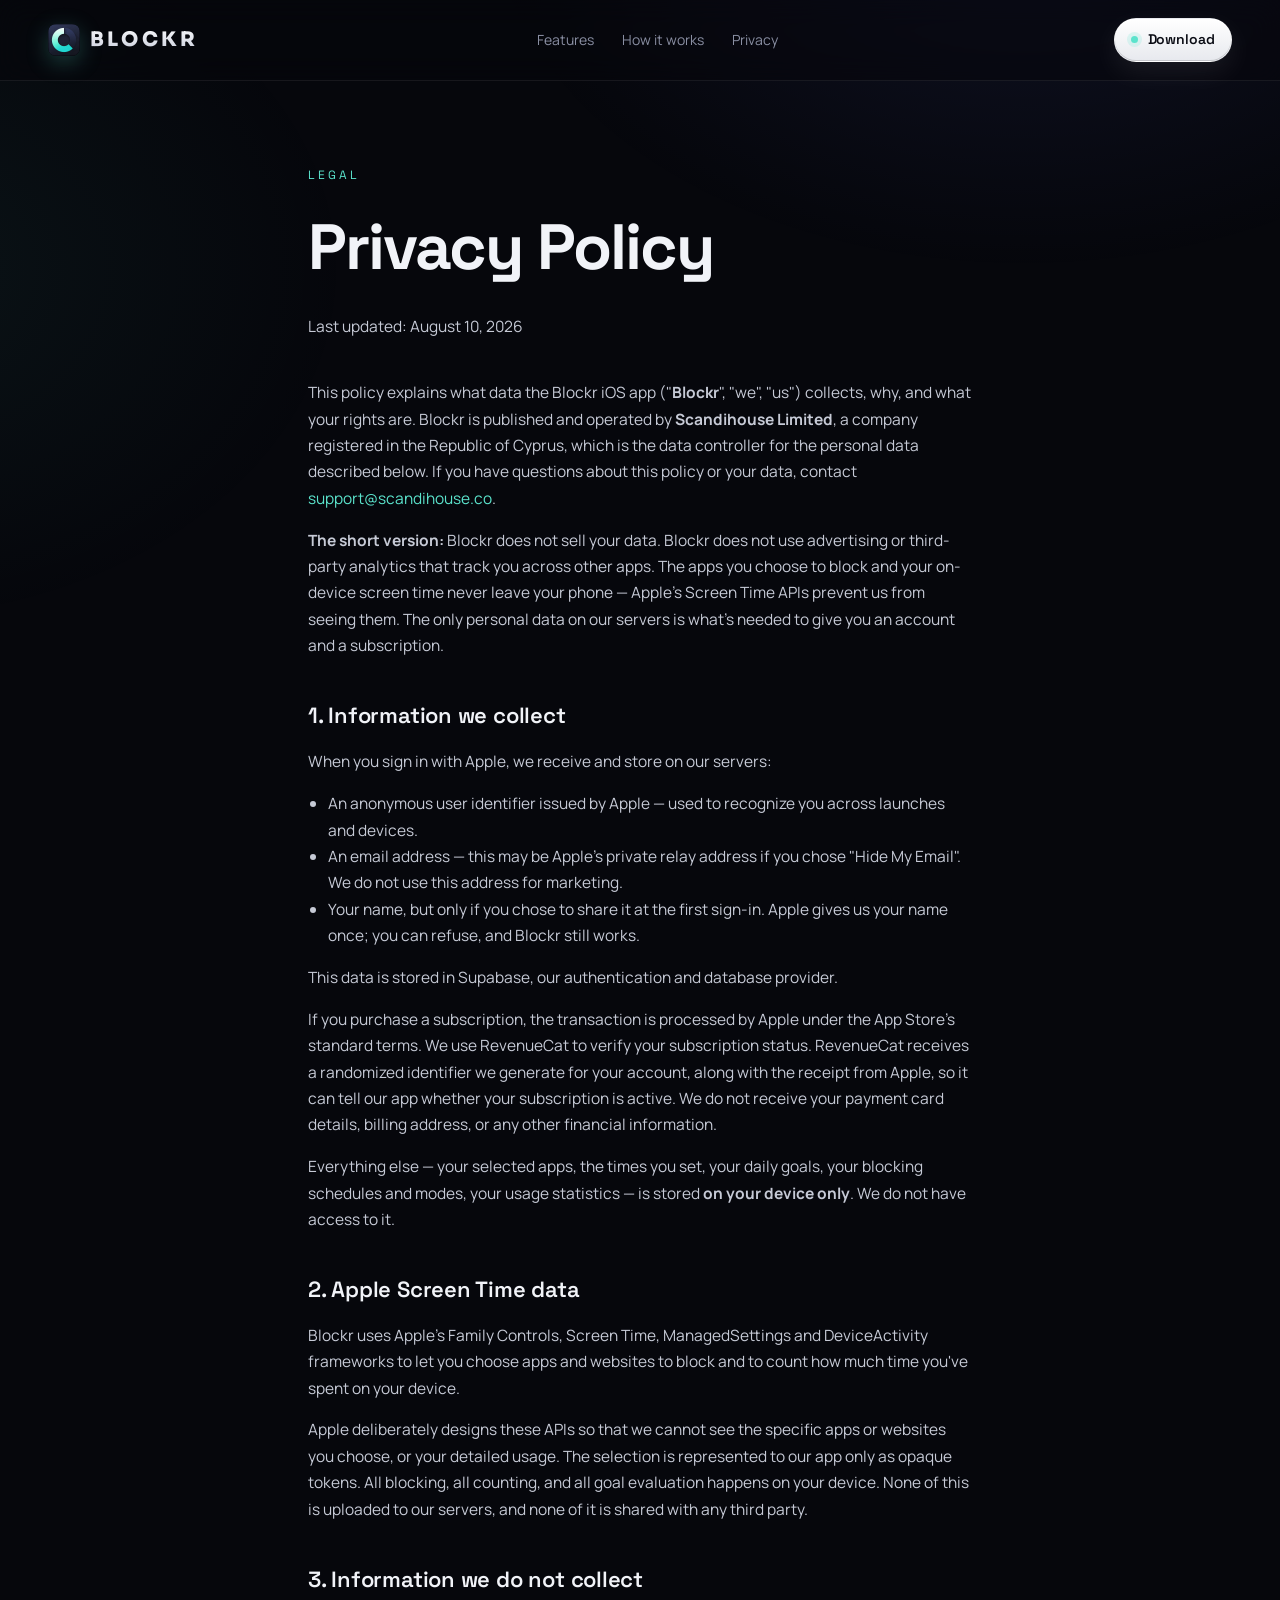
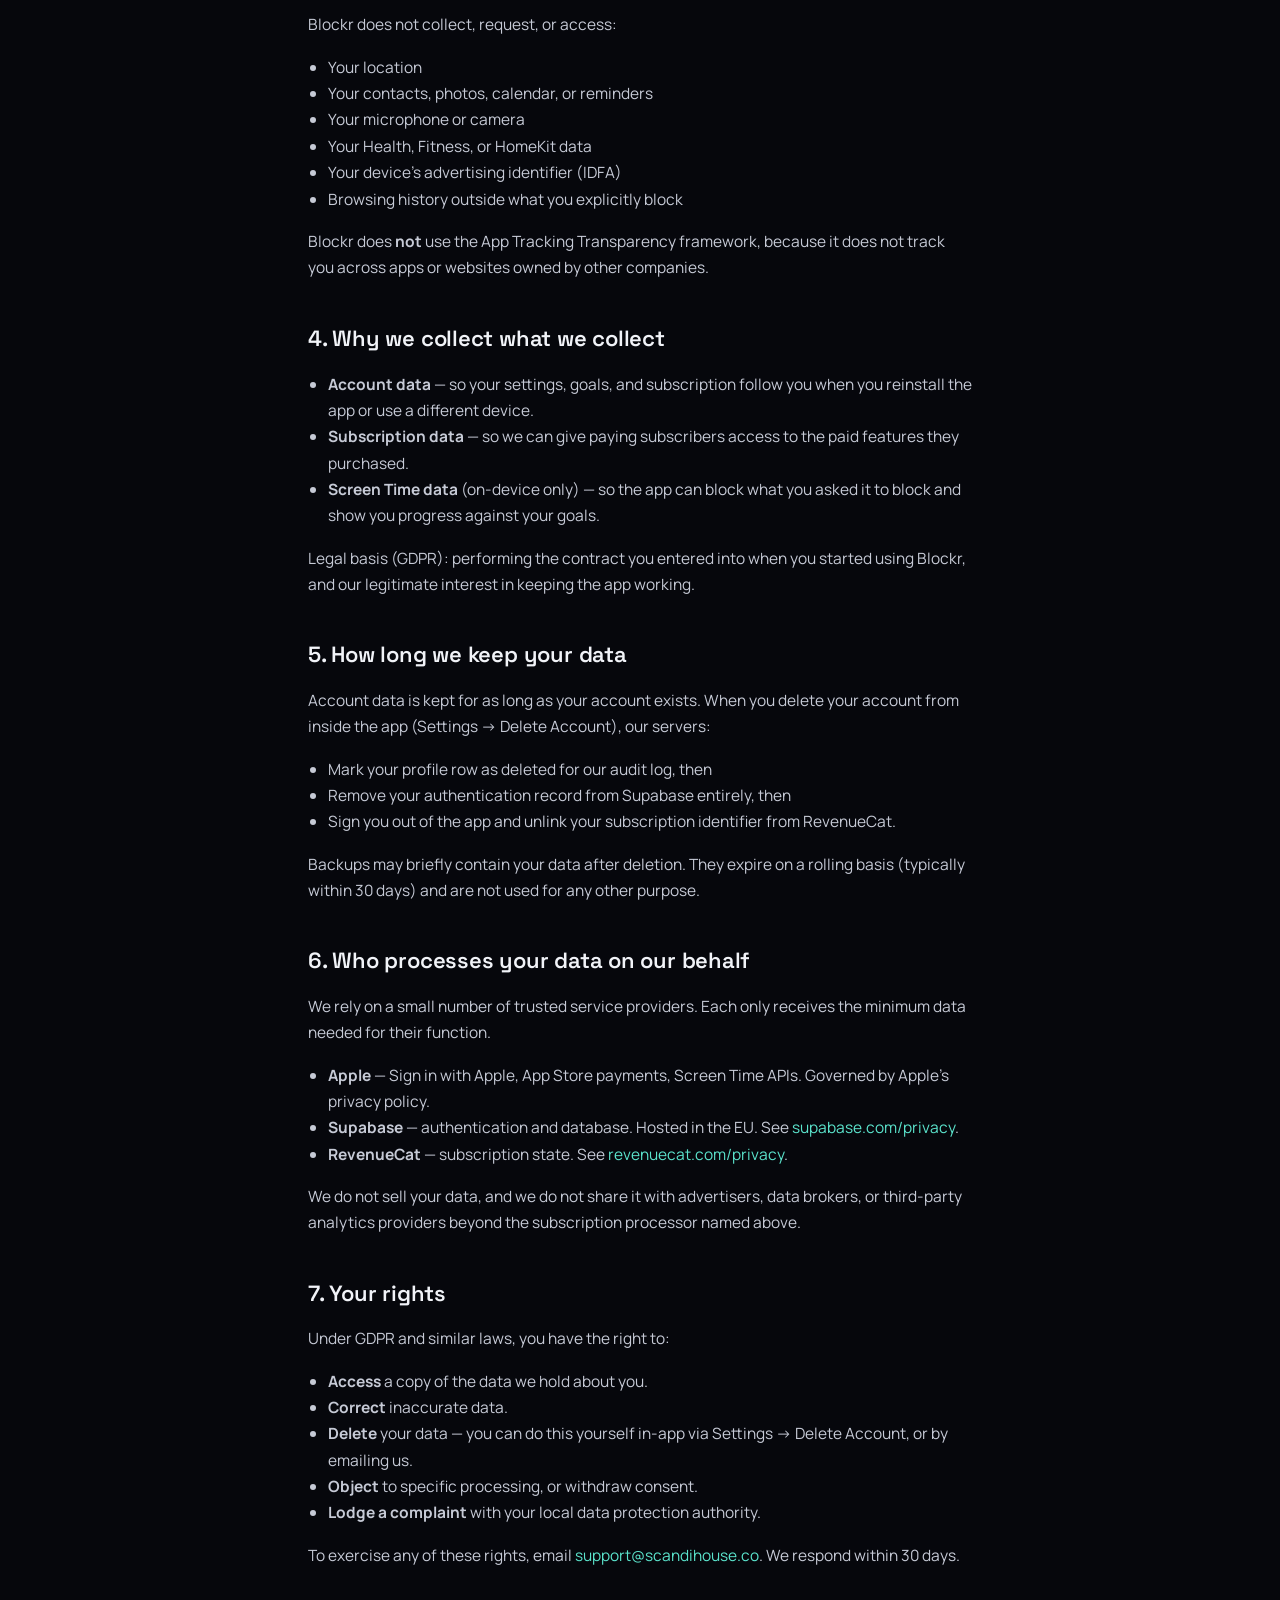
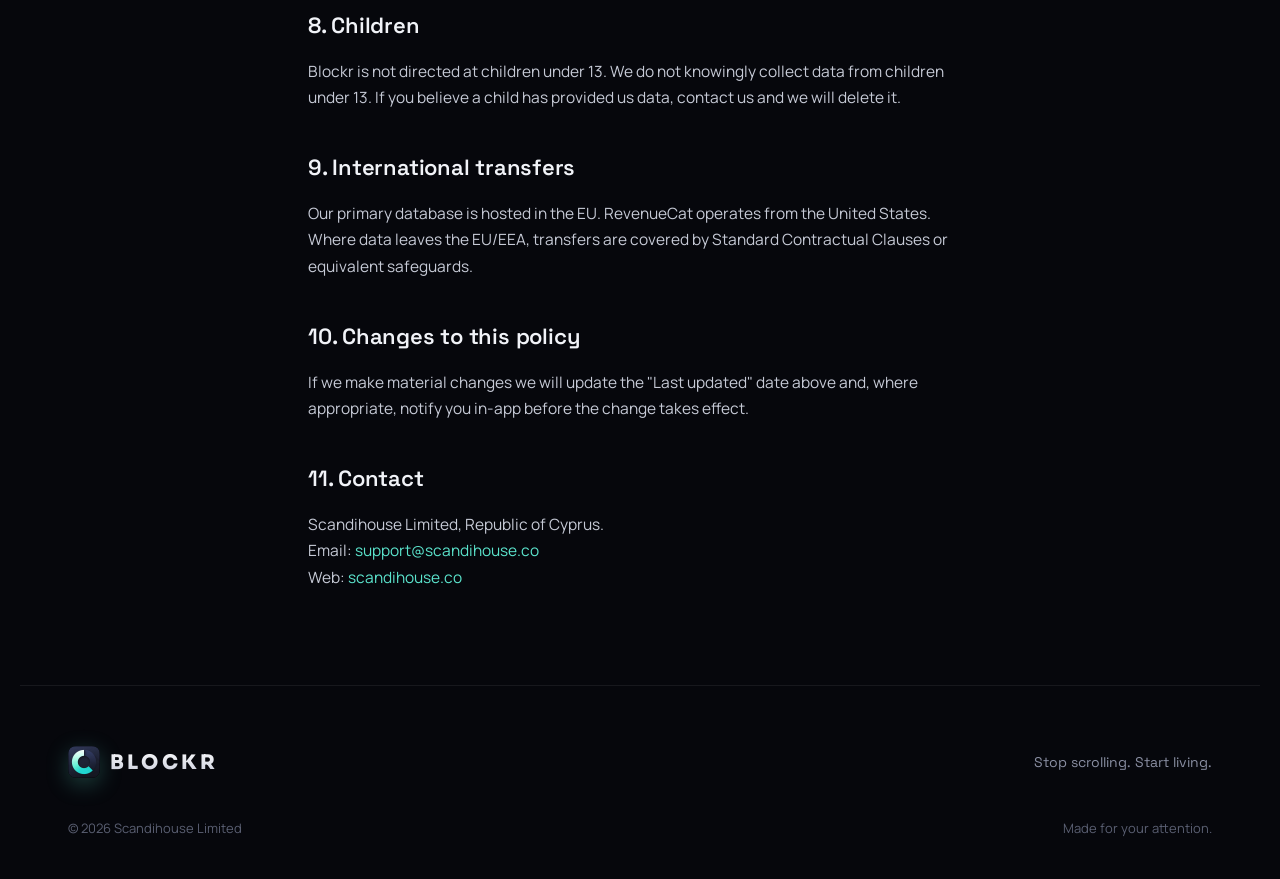
==== commit abe309c3: "Update site for App Store launch under Scandihouse Limited Blockr: Stop Scrolling is live, so the pr" ====
--- a/privacy.html
+++ b/privacy.html
@@ -21,18 +21,18 @@
       <a href="index.html#how">How it works</a>
       <a href="index.html#privacy">Privacy</a>
     </nav>
-    <a href="index.html#waitlist" class="btn btn--primary nav__cta">
-      <span class="dot"></span>
-      Coming Soon
+    <a href="https://apps.apple.com/app/blockr-stop-scrolling/id6764129473" class="btn btn--primary nav__cta">
+      <span class="dot dot--green"></span>
+      Download
     </a>
   </header>
 
   <main class="policy">
     <span class="eyebrow">LEGAL</span>
     <h1>Privacy Policy</h1>
-    <p class="policy__date">Last updated: May 16, 2026</p>
+    <p class="policy__date">Last updated: August 10, 2026</p>
 
-    <p>This policy explains what data the Blockr iOS app ("<strong>Blockr</strong>", "we", "us") collects, why, and what your rights are. Blockr is developed and operated by Jonas Gumdal as an independent developer. If you have questions about this policy or your data, contact <a href="mailto:support@scandihouse.co">support@scandihouse.co</a>.</p>
+    <p>This policy explains what data the Blockr iOS app ("<strong>Blockr</strong>", "we", "us") collects, why, and what your rights are. Blockr is published and operated by <strong>Scandihouse Limited</strong>, a company registered in the Republic of Cyprus, which is the data controller for the personal data described below. If you have questions about this policy or your data, contact <a href="mailto:support@scandihouse.co">support@scandihouse.co</a>.</p>
 
     <p><strong>The short version:</strong> Blockr does not sell your data. Blockr does not use advertising or third-party analytics that track you across other apps. The apps you choose to block and your on-device screen time never leave your phone — Apple's Screen Time APIs prevent us from seeing them. The only personal data on our servers is what's needed to give you an account and a subscription.</p>
 
@@ -112,7 +112,9 @@
     <p>If we make material changes we will update the "Last updated" date above and, where appropriate, notify you in-app before the change takes effect.</p>
 
     <h2>11. Contact</h2>
-    <p>Email: <a href="mailto:support@scandihouse.co">support@scandihouse.co</a></p>
+    <p>Scandihouse Limited, Republic of Cyprus.<br />
+    Email: <a href="mailto:support@scandihouse.co">support@scandihouse.co</a><br />
+    Web: <a href="https://scandihouse.co">scandihouse.co</a></p>
   </main>
 
   <footer class="footer">
@@ -124,7 +126,7 @@
       <p class="footer__tag">Stop scrolling. Start living.</p>
     </div>
     <div class="footer__bottom">
-      <span>© 2026 Blockr</span>
+      <span>© 2026 Scandihouse Limited</span>
       <span>Made for your attention.</span>
     </div>
   </footer>
--- a/styles.css
+++ b/styles.css
@@ -656,7 +656,7 @@
 .steps p { color: var(--muted); margin: 0; font-size: 14.5px; }
 @media (max-width: 800px) { .steps { grid-template-columns: 1fr; } }
 
-/* ============ CTA / WAITLIST ============ */
+/* ============ CTA / DOWNLOAD ============ */
 .cta {
   position: relative; z-index: 4;
   padding: 100px clamp(20px, 4vw, 48px);
@@ -689,38 +689,30 @@
   max-width: 540px; margin: 0 auto 28px;
   font-size: 16px;
 }
-.cta__form {
-  display: flex; gap: 8px;
-  max-width: 460px; margin: 0 auto;
-  background: rgba(0,0,0,.45);
+.cta__appstore {
+  display: flex; justify-content: center;
+}
+/* Real App Store link. Reads as a badge rather than a button so it doesn't
+   compete with the primary buttons elsewhere on the page, but it still lifts
+   on hover to signal it's clickable. */
+.appstore-badge {
+  display: inline-flex; align-items: center; gap: 12px;
+  padding: 12px 26px;
+  border-radius: 14px;
+  background: rgba(255,255,255,.06);
   border: 1px solid var(--line-2);
-  border-radius: 999px;
-  padding: 6px;
-}
-.cta__form input {
-  flex: 1; background: transparent; border: 0; outline: 0;
-  color: var(--text);
-  font-family: var(--font-body);
-  padding: 0 16px;
-  font-size: 14.5px;
-}
-.cta__form input::placeholder { color: var(--dim); }
-.cta__form.done input { opacity: .5; }
-.cta__appstore {
-  margin-top: 28px;
-  display: flex; justify-content: center;
-}
-.appstore-mock {
-  display: inline-flex; align-items: center; gap: 12px;
-  padding: 12px 22px;
-  border-radius: 14px;
-  background: rgba(255,255,255,.04);
-  border: 1px solid var(--line-2);
-  color: var(--muted);
-  font-family: var(--font-display);
-}
-.appstore-mock__small { font-size: 11px; letter-spacing: .12em; }
-.appstore-mock__big { color: var(--text); font-size: 18px; font-weight: 600; }
+  color: var(--muted);
+  font-family: var(--font-display);
+  text-decoration: none;
+  transition: transform .25s ease, background .25s ease, border-color .25s ease;
+}
+.appstore-badge:hover {
+  transform: translateY(-2px);
+  background: rgba(255,255,255,.10);
+  border-color: rgba(255,255,255,.24);
+}
+.appstore-badge__small { font-size: 11px; letter-spacing: .12em; text-transform: uppercase; }
+.appstore-badge__big { color: var(--text); font-size: 19px; font-weight: 600; line-height: 1.15; }
 
 /* sprinkled planets in cta — each one drifts on its own irregular path
    so the box feels alive instead of bobbing in unison.
